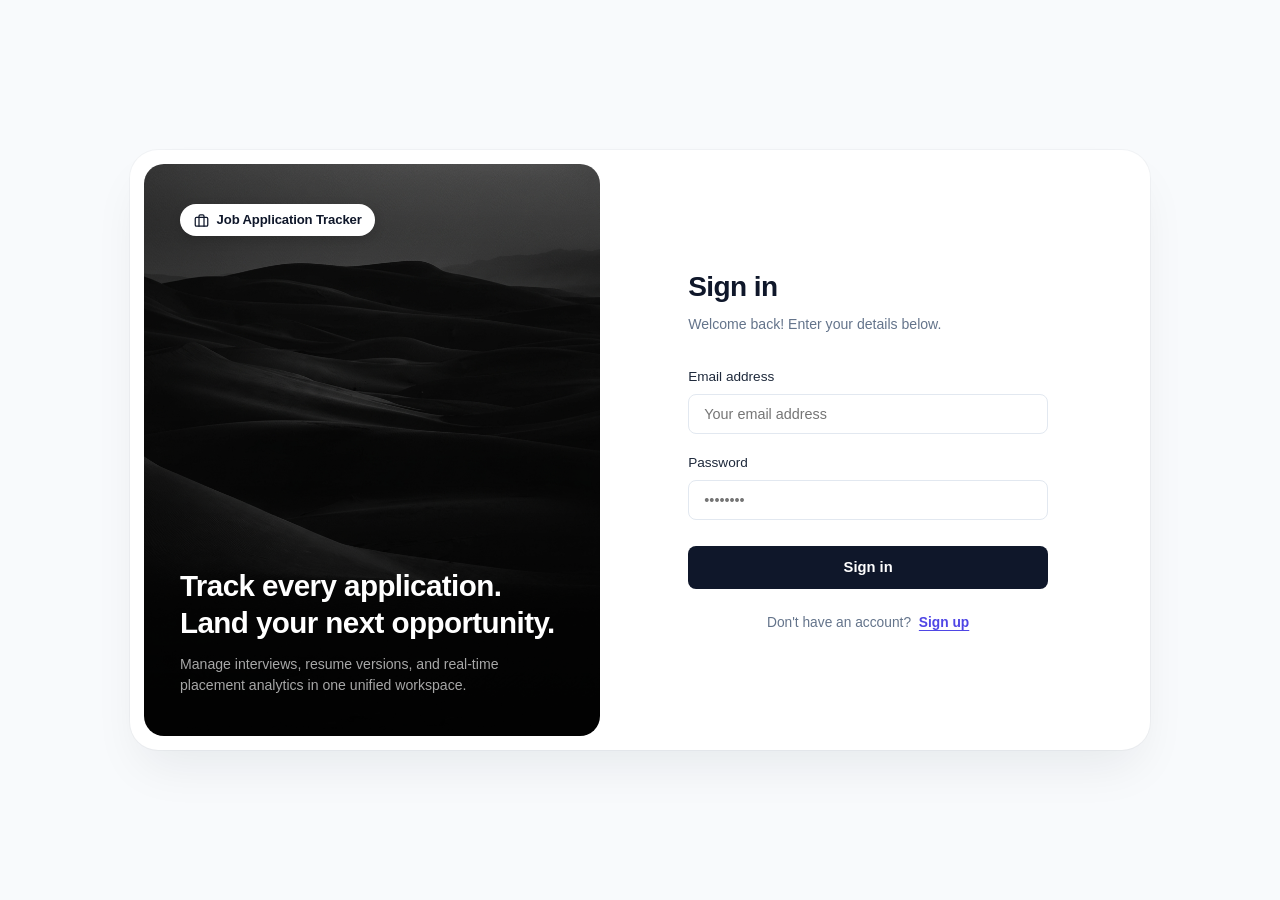
==== frontend/index.html @ b3f4cb4e "Add responsive frontend and full stack integration" ====
<!DOCTYPE html>
<html lang="en">
<head>
  <meta charset="UTF-8">
  <meta name="viewport" content="width=device-width, initial-scale=1.0">
  <meta name="description" content="Job Application Tracker - Track job applications, interview rounds, resumes and salary analytics in one place.">
  <title>Job Application Tracker</title>

  <!-- Modular Stylesheets -->
  <link rel="stylesheet" href="css/base.css">
  <link rel="stylesheet" href="css/layout.css">
  <link rel="stylesheet" href="css/components.css">
  <link rel="stylesheet" href="css/pages.css">
</head>
<body>

  <!-- ==================================================================== -->
  <!-- 1. NOTIFICATIONS / TOAST CONTAINER                                   -->
  <!-- ==================================================================== -->
  <div id="toast-container" aria-live="polite"></div>

  <!-- ==================================================================== -->
  <!-- 2. SHARED LAYOUT & NAVIGATION HEADER                                 -->
  <!-- ==================================================================== -->
  <header class="app-header" id="app-header" style="display: none;">
    <div class="header-container">
      <a href="#" class="brand">
        <svg viewBox="0 0 24 24" fill="none" stroke="currentColor" stroke-width="2" stroke-linecap="round" stroke-linejoin="round">
          <rect x="2" y="7" width="20" height="14" rx="2" ry="2"></rect>
          <path d="M16 21V5a2 2 0 0 0-2-2h-4a2 2 0 0 0-2 2v16"></path>
        </svg>
        <span>JobTracker</span>
      </a>

      <!-- Authenticated Navigation Tabs -->
      <nav class="nav-links" id="nav-links" style="display: none;">
        <button class="nav-btn active" data-view="dashboard">
          <svg width="18" height="18" viewBox="0 0 24 24" fill="none" stroke="currentColor" stroke-width="2">
            <path d="M3 9l9-7 9 7v11a2 2 0 0 1-2 2H5a2 2 0 0 1-2-2z"></path>
            <polyline points="9 22 9 12 15 12 15 22"></polyline>
          </svg>
          Dashboard
        </button>
        <button class="nav-btn" data-view="analytics">
          <svg width="18" height="18" viewBox="0 0 24 24" fill="none" stroke="currentColor" stroke-width="2">
            <line x1="18" y1="20" x2="18" y2="10"></line>
            <line x1="12" y1="20" x2="12" y2="4"></line>
            <line x1="6" y1="20" x2="6" y2="14"></line>
          </svg>
          Analytics
        </button>
        <button class="nav-btn" id="btn-open-resume">
          <svg width="18" height="18" viewBox="0 0 24 24" fill="none" stroke="currentColor" stroke-width="2">
            <path d="M14 2H6a2 2 0 0 0-2 2v16a2 2 0 0 0 2 2h12a2 2 0 0 0 2-2V8z"></path>
            <polyline points="14 2 14 8 20 8"></polyline>
            <line x1="16" y1="13" x2="8" y2="13"></line>
            <line x1="16" y1="17" x2="8" y2="17"></line>
            <polyline points="10 9 9 9 8 9"></polyline>
          </svg>
          Resume
        </button>
      </nav>

      <!-- Authenticated User Profile & Logout -->
      <div class="user-profile" id="user-profile" style="display: none;">
        <span class="user-badge" id="current-user-email"></span>
        <button class="btn btn-secondary btn-sm" id="btn-logout">Logout</button>
      </div>
    </div>
  </header>

  <!-- ==================================================================== -->
  <!-- MAIN APPLICATION VIEWS                                               -->
  <!-- ==================================================================== -->
  <main class="main-content">

    <!-- ================================================================== -->
    <!-- 3. AUTHENTICATION VIEW (SPLIT-SCREEN DESIGN MATCHING REFERENCE)   -->
    <!-- ================================================================== -->
    <section id="auth-section" class="view-section active">
      <div class="auth-split-container">

        <!-- Left Visual Panel (Dark, Rounded Inset, Brand Logo & Marketing Tagline) -->
        <div class="auth-left-panel">
          <div class="auth-panel-top">
            <div class="auth-brand-badge">
              <svg viewBox="0 0 24 24" fill="none" stroke="currentColor" stroke-width="2" stroke-linecap="round" stroke-linejoin="round">
                <rect x="2" y="7" width="20" height="14" rx="2" ry="2"></rect>
                <path d="M16 21V5a2 2 0 0 0-2-2h-4a2 2 0 0 0-2 2v16"></path>
              </svg>
              <span>Job Application Tracker</span>
            </div>
          </div>

          <div class="auth-panel-bottom">
            <h2 class="auth-tagline-heading">Track every application.<br>Land your next opportunity.</h2>
            <p class="auth-tagline-sub">Manage interviews, resume versions, and real-time placement analytics in one unified workspace.</p>
          </div>
        </div>

        <!-- Right Authentication Panel (White, Minimalist, Centered Form) -->
        <div class="auth-right-panel">
          <div class="auth-form-wrapper">

            <!-- 3.1 Sign In Form -->
            <form id="form-login">
              <div class="auth-form-header">
                <h1 class="auth-heading">Sign in</h1>
                <p class="auth-subheading">Welcome back! Enter your details below.</p>
              </div>

              <div class="form-group">
                <label class="form-label" for="login-email">Email address</label>
                <input type="email" id="login-email" class="form-input" placeholder="Your email address" required autocomplete="username">
              </div>

              <div class="form-group">
                <label class="form-label" for="login-password">Password</label>
                <input type="password" id="login-password" class="form-input" placeholder="••••••••" required autocomplete="current-password">
              </div>

              <button type="submit" class="btn btn-auth-submit btn-block">Sign in</button>

              <p class="auth-switch-text">
                Don't have an account?
                <button type="button" class="auth-link-btn" id="tab-register-btn">Sign up</button>
              </p>
            </form>

            <!-- 3.2 Registration Form -->
            <form id="form-register" style="display: none;">
              <div class="auth-form-header">
                <h1 class="auth-heading">Create account</h1>
                <p class="auth-subheading">Start organizing your applications today.</p>
              </div>

              <div class="form-group">
                <label class="form-label" for="reg-name">Full name</label>
                <input type="text" id="reg-name" class="form-input" placeholder="Your full name" required autocomplete="name">
              </div>

              <div class="form-group">
                <label class="form-label" for="reg-email">Email address</label>
                <input type="email" id="reg-email" class="form-input" placeholder="Your email address" required autocomplete="email">
              </div>

              <div class="form-group">
                <label class="form-label" for="reg-password">Password</label>
                <input type="password" id="reg-password" class="form-input" placeholder="At least 8 characters" minlength="8" required autocomplete="new-password">
                <p class="form-hint">Must be at least 8 characters long.</p>
              </div>

              <button type="submit" class="btn btn-auth-submit btn-block">Create Account</button>

              <p class="auth-switch-text">
                Already have an account?
                <button type="button" class="auth-link-btn" id="tab-login-btn">Sign in</button>
              </p>
            </form>

          </div>
        </div>

      </div>
    </section>

    <!-- ================================================================== -->
    <!-- 4. DASHBOARD & APPLICATIONS VIEW                                   -->
    <!-- ================================================================== -->
    <section id="dashboard-section" class="view-section">

      <!-- 4.1 Statistics Cards Grid -->
      <div class="stats-grid">
        <div class="stat-card total">
          <span class="stat-label">Total Applications</span>
          <span class="stat-value" id="stat-total">0</span>
        </div>
        <div class="stat-card applied">
          <span class="stat-label">Applied</span>
          <span class="stat-value" id="stat-applied">0</span>
        </div>
        <div class="stat-card interview">
          <span class="stat-label">Interviews</span>
          <span class="stat-value" id="stat-interview">0</span>
        </div>
        <div class="stat-card offer">
          <span class="stat-label">Offers</span>
          <span class="stat-value" id="stat-offer">0</span>
        </div>
        <div class="stat-card rejected">
          <span class="stat-label">Rejected</span>
          <span class="stat-value" id="stat-rejected">0</span>
        </div>
      </div>

      <!-- 4.2 Dashboard Header & New Action -->
      <div class="dashboard-header">
        <div class="dashboard-title">
          <h2>Applications</h2>
          <p>Manage, filter, and track status for all applied roles</p>
        </div>
        <button class="btn btn-primary" id="btn-new-application">
          <svg width="18" height="18" viewBox="0 0 24 24" fill="none" stroke="currentColor" stroke-width="2">
            <line x1="12" y1="5" x2="12" y2="19"></line>
            <line x1="5" y1="12" x2="19" y2="12"></line>
          </svg>
          Add Application
        </button>
      </div>

      <!-- 4.3 Search, Filtering & Sorting Toolbar -->
      <div class="toolbar">
        <div class="toolbar-filters">
          <div class="search-box">
            <input type="text" id="search-input" class="search-input" placeholder="Search by company...">
          </div>

          <select id="filter-status" class="filter-select">
            <option value="">All Statuses</option>
            <option value="Applied">Applied</option>
            <option value="Interview">Interview</option>
            <option value="Offer">Offer</option>
            <option value="Rejected">Rejected</option>
          </select>

          <select id="sort-by" class="filter-select">
            <option value="id">Sort by: ID</option>
            <option value="company">Sort by: Company</option>
            <option value="salary">Sort by: Salary</option>
            <option value="status">Sort by: Status</option>
          </select>

          <button id="btn-sort-order" class="btn btn-secondary btn-sm" title="Toggle Sort Order">ASC</button>
        </div>

        <div>
          <select id="page-limit-select" class="filter-select">
            <option value="5">5 per page</option>
            <option value="10" selected>10 per page</option>
            <option value="20">20 per page</option>
          </select>
        </div>
      </div>

      <!-- 4.4 Applications Table & Pagination -->
      <div class="table-card">
        <div class="table-responsive">
          <table class="data-table">
            <thead>
              <tr>
                <th style="width: 70px;">ID</th>
                <th>Company</th>
                <th>Role</th>
                <th>Salary</th>
                <th>Status</th>
                <th style="width: 220px; text-align: right;">Actions</th>
              </tr>
            </thead>
            <tbody id="applications-table-body">
              <!-- Dynamically populated via js/applications.js -->
            </tbody>
          </table>
        </div>

        <!-- Empty & Loading States -->
        <div id="table-loading" class="empty-state" style="display: none;">
          <p>Loading applications...</p>
        </div>

        <div id="table-empty" class="empty-state" style="display: none;">
          <svg viewBox="0 0 24 24" fill="none" stroke="currentColor" stroke-width="1.5">
            <rect x="2" y="7" width="20" height="14" rx="2" ry="2"></rect>
            <path d="M16 21V5a2 2 0 0 0-2-2h-4a2 2 0 0 0-2 2v16"></path>
          </svg>
          <p>No job applications found matching your criteria.</p>
        </div>

        <!-- Pagination Controls -->
        <div class="pagination-bar">
          <span id="pagination-info">Showing 0 of 0 applications</span>
          <div class="pagination-controls">
            <button id="btn-prev-page" class="page-btn" disabled>&larr; Previous</button>
            <button id="btn-next-page" class="page-btn" disabled>Next &rarr;</button>
          </div>
        </div>
      </div>
    </section>

    <!-- ================================================================== -->
    <!-- 5. ANALYTICS VIEW                                                  -->
    <!-- ================================================================== -->
    <section id="analytics-section" class="view-section">
      <div class="dashboard-header">
        <div class="dashboard-title">
          <h2>Application & Interview Analytics</h2>
          <p>Data-driven insights across your salary ranges and interview pipelines</p>
        </div>
        <button class="btn btn-secondary btn-sm" id="btn-refresh-analytics">Refresh Data</button>
      </div>

      <div id="analytics-loading" class="empty-state" style="display: none;">
        <p>Loading analytics metrics...</p>
      </div>

      <div id="analytics-content">
        <div class="analytics-grid">
          <!-- 5.1 Salary Stats -->
          <div class="analytics-card">
            <div class="analytics-card-title">Salary Overview</div>
            <div class="metric-row">
              <span class="metric-label">Average Salary</span>
              <span class="metric-value" id="analytics-avg-salary">$0</span>
            </div>
            <div class="metric-row">
              <span class="metric-label">Highest Offered/Expected</span>
              <span class="metric-value" id="analytics-highest-salary">$0</span>
            </div>
            <div class="metric-row">
              <span class="metric-label">Lowest Offered/Expected</span>
              <span class="metric-value" id="analytics-lowest-salary">$0</span>
            </div>
          </div>

          <!-- 5.2 Application Metrics & Success Rate -->
          <div class="analytics-card">
            <div class="analytics-card-title">
              <span>Success Rate</span>
              <span class="metric-value" id="analytics-success-rate">0%</span>
            </div>
            <div class="progress-bar-container">
              <div class="progress-bar-bg">
                <div class="progress-bar-fill" id="analytics-success-progress" style="width: 0%;"></div>
              </div>
            </div>
            <div style="margin-top: 1rem;">
              <div class="metric-row">
                <span class="metric-label">Total Applications</span>
                <span class="metric-value" id="analytics-total-apps">0</span>
              </div>
              <div class="metric-row">
                <span class="metric-label">Offers Received</span>
                <span class="metric-value" id="analytics-offer-apps">0</span>
              </div>
              <div class="metric-row">
                <span class="metric-label">In Interview Stage</span>
                <span class="metric-value" id="analytics-interview-apps">0</span>
              </div>
              <div class="metric-row">
                <span class="metric-label">Applied</span>
                <span class="metric-value" id="analytics-applied-apps">0</span>
              </div>
              <div class="metric-row">
                <span class="metric-label">Rejected</span>
                <span class="metric-value" id="analytics-rejected-apps">0</span>
              </div>
            </div>
          </div>

          <!-- 5.3 Interview Pipeline Funnel -->
          <div class="analytics-card">
            <div class="analytics-card-title">Interview Funnel</div>
            <div class="metric-row">
              <span class="metric-label">Total Rounds Tracked</span>
              <span class="metric-value" id="analytics-total-interviews">0</span>
            </div>
            <div class="metric-row">
              <span class="metric-label">Upcoming Interviews</span>
              <span class="metric-value" id="analytics-upcoming-interviews">0</span>
            </div>
            <div class="metric-row">
              <span class="metric-label">Scheduled Rounds</span>
              <span class="metric-value" id="analytics-scheduled-interviews">0</span>
            </div>
            <div class="metric-row">
              <span class="metric-label">Completed Rounds</span>
              <span class="metric-value" id="analytics-completed-interviews">0</span>
            </div>
          </div>
        </div>
      </div>
    </section>

  </main>

  <!-- ==================================================================== -->
  <!-- 6. MODALS & FORMS                                                    -->
  <!-- ==================================================================== -->

  <!-- 6.1 Application Create / Edit Modal -->
  <div class="modal-overlay" id="app-modal-overlay">
    <div class="modal">
      <div class="modal-header">
        <h3 class="modal-title" id="app-modal-title">New Job Application</h3>
        <button class="modal-close-btn" id="app-modal-close" aria-label="Close dialog">&times;</button>
      </div>
      <form id="form-application">
        <div class="modal-body">
          <div class="form-group">
            <label class="form-label" for="app-company">Company Name</label>
            <input type="text" id="app-company" class="form-input" placeholder="e.g. Google, Stripe" minlength="2" maxlength="100" required>
          </div>
          <div class="form-group">
            <label class="form-label" for="app-role">Role / Position</label>
            <input type="text" id="app-role" class="form-input" placeholder="e.g. Software Engineer" minlength="3" maxlength="100" required>
          </div>
          <div class="form-group">
            <label class="form-label" for="app-salary">Salary (USD / Annual)</label>
            <input type="number" id="app-salary" class="form-input" placeholder="e.g. 120000" min="10001" required>
            <p class="form-hint">Must be greater than 10,000.</p>
          </div>
          <div class="form-group">
            <label class="form-label" for="app-status">Application Status</label>
            <select id="app-status" class="form-select" required>
              <option value="Applied">Applied</option>
              <option value="Interview">Interview</option>
              <option value="Offer">Offer</option>
              <option value="Rejected">Rejected</option>
            </select>
          </div>
        </div>
        <div class="modal-footer">
          <button type="button" class="btn btn-secondary" id="app-modal-cancel">Cancel</button>
          <button type="submit" class="btn btn-primary" id="app-modal-submit">Save Application</button>
        </div>
      </form>
    </div>
  </div>

  <!-- 6.2 Interview Rounds Management Modal -->
  <div class="modal-overlay" id="interview-modal-overlay">
    <div class="modal modal-lg">
      <div class="modal-header">
        <h3 class="modal-title" id="interview-modal-title">Interviews</h3>
        <button class="modal-close-btn" id="interview-modal-close" aria-label="Close dialog">&times;</button>
      </div>
      <div class="modal-body">
        <!-- Scheduled Rounds History -->
        <h4 style="font-size: 0.95rem; font-weight: 700; margin-bottom: 0.5rem;">Scheduled Rounds</h4>
        <div id="interview-list-container" class="interview-list">
          <!-- Populated dynamically via js/interviews.js -->
        </div>

        <hr style="margin: 1.5rem 0; border: none; border-top: 1px solid var(--border);">

        <!-- Schedule / Edit Round Form -->
        <h4 id="interview-form-title" style="font-size: 0.95rem; font-weight: 700; margin-bottom: 0.75rem;">Schedule Interview Round</h4>
        <form id="form-interview">
          <div style="display: grid; grid-template-columns: 1fr 1fr; gap: 1rem;">
            <div class="form-group">
              <label class="form-label" for="int-round">Round Name</label>
              <input type="text" id="int-round" class="form-input" placeholder="e.g. Technical Round 1" minlength="2" required>
            </div>
            <div class="form-group">
              <label class="form-label" for="int-interviewer">Interviewer Name / Role</label>
              <input type="text" id="int-interviewer" class="form-input" placeholder="e.g. Jane Doe (Tech Lead)" required>
            </div>
          </div>

          <div style="display: grid; grid-template-columns: 1fr 1fr 1fr; gap: 1rem;">
            <div class="form-group">
              <label class="form-label" for="int-date">Date</label>
              <input type="date" id="int-date" class="form-input" required>
            </div>
            <div class="form-group">
              <label class="form-label" for="int-time">Time</label>
              <input type="time" id="int-time" class="form-input" step="1" required>
            </div>
            <div class="form-group">
              <label class="form-label" for="int-result">Status / Result</label>
              <select id="int-result" class="form-select" required>
                <option value="Scheduled">Scheduled</option>
                <option value="Completed">Completed</option>
                <option value="Cancelled">Cancelled</option>
              </select>
            </div>
          </div>

          <div class="form-group">
            <label class="form-label" for="int-notes">Notes / Feedback / Topics</label>
            <textarea id="int-notes" class="form-textarea" placeholder="DSA, System Design, Preparation notes..." required></textarea>
          </div>

          <div style="display: flex; gap: 0.5rem; justify-content: flex-end;">
            <button type="button" class="btn btn-secondary btn-sm" id="btn-interview-cancel-edit" style="display: none;">Cancel Edit</button>
            <button type="submit" class="btn btn-primary btn-sm" id="btn-interview-submit">Schedule Round</button>
          </div>
        </form>
      </div>
    </div>
  </div>

  <!-- 6.3 Resume Management Modal -->
  <div class="modal-overlay" id="resume-modal-overlay">
    <div class="modal">
      <div class="modal-header">
        <h3 class="modal-title">Resume Management</h3>
        <button class="modal-close-btn" id="resume-modal-close" aria-label="Close dialog">&times;</button>
      </div>
      <div class="modal-body">
        <p style="font-size: 0.88rem; color: var(--text-muted); margin-bottom: 1.25rem;">
          Upload your latest resume (PDF format, max 5 MB). You can download or replace it at any time.
        </p>

        <!-- Current Resume Metadata -->
        <div id="resume-current-info" style="display: none;">
          <div class="resume-status">
            <div>
              <div style="font-size: 0.85rem; font-weight: 600; color: var(--text-main);">Current Uploaded Resume:</div>
              <div id="resume-current-filename" style="font-size: 0.82rem; color: var(--text-muted); word-break: break-all;"></div>
            </div>
            <div style="display: flex; gap: 0.5rem;">
              <button type="button" class="btn btn-secondary btn-sm" id="btn-resume-download">Download</button>
              <button type="button" class="btn btn-danger btn-sm" id="btn-resume-delete">Delete</button>
            </div>
          </div>
        </div>

        <div id="resume-none-msg" style="display: none; margin-bottom: 1rem;">
          <p style="font-size: 0.88rem; color: var(--text-muted); font-style: italic;">No resume has been uploaded yet.</p>
        </div>

        <!-- Upload Form -->
        <form id="form-resume-upload">
          <div class="form-group">
            <label class="form-label" for="resume-file-input">Select PDF File</label>
            <input type="file" id="resume-file-input" class="form-input" accept="application/pdf" required>
            <p class="form-hint">Accepted file type: PDF only. Maximum size: 5 MB.</p>
          </div>
          <button type="submit" class="btn btn-primary btn-block">Upload PDF</button>
        </form>
      </div>
    </div>
  </div>

  <!-- Main Application Script (ES Module Entrypoint) -->
  <script type="module" src="js/app.js"></script>
</body>
</html>
---- frontend/css/base.css ----
/* ==========================================================================
   Base Stylesheet: Design Tokens, CSS Reset & Typography
   ========================================================================== */

:root {
  /* Primary Color Palette */
  --primary: #4f46e5;
  --primary-hover: #4338ca;
  --primary-light: #eef2ff;
  --primary-text: #3730a3;

  /* Surfaces & Backgrounds */
  --bg-main: #f8fafc;
  --bg-card: #ffffff;
  --bg-surface: #f1f5f9;

  /* Typography Colors */
  --text-main: #0f172a;
  --text-muted: #64748b;
  --text-light: #94a3b8;

  /* Borders & Focus Rings */
  --border: #e2e8f0;
  --border-focus: #818cf8;

  /* Semantic Feedback Colors */
  --success: #10b981;
  --success-bg: #ecfdf5;
  --success-text: #065f46;

  --warning: #f59e0b;
  --warning-bg: #fffbeb;
  --warning-text: #92400e;

  --info: #0284c7;
  --info-bg: #f0f9ff;
  --info-text: #075985;

  --danger: #ef4444;
  --danger-bg: #fef2f2;
  --danger-text: #991b1b;

  /* Border Radii */
  --radius-sm: 6px;
  --radius-md: 10px;
  --radius-lg: 16px;
  --radius-full: 9999px;

  /* Box Shadows */
  --shadow-sm: 0 1px 2px 0 rgb(0 0 0 / 0.05);
  --shadow-md: 0 4px 6px -1px rgb(0 0 0 / 0.1), 0 2px 4px -2px rgb(0 0 0 / 0.1);
  --shadow-lg: 0 10px 15px -3px rgb(0 0 0 / 0.1), 0 4px 6px -4px rgb(0 0 0 / 0.1);
  --shadow-xl: 0 20px 25px -5px rgb(0 0 0 / 0.1), 0 8px 10px -6px rgb(0 0 0 / 0.1);

  /* Fonts & Transitions */
  --font-family: -apple-system, BlinkMacSystemFont, "Segoe UI", Roboto, "Helvetica Neue", Arial, sans-serif;
  --transition: all 0.2s cubic-bezier(0.4, 0, 0.2, 1);
}

/* Universal Box Sizing & Margin Reset */
*, *::before, *::after {
  box-sizing: border-box;
  margin: 0;
  padding: 0;
}

body {
  font-family: var(--font-family);
  background-color: var(--bg-main);
  color: var(--text-main);
  line-height: 1.5;
  -webkit-font-smoothing: antialiased;
  min-height: 100vh;
  display: flex;
  flex-direction: column;
}
---- frontend/css/layout.css ----
/* ==========================================================================
   Layout Stylesheet: Header, Navigation, Main Containers & View Routing
   ========================================================================== */

/* Sticky Top Application Header */
header.app-header {
  background: var(--bg-card);
  border-bottom: 1px solid var(--border);
  position: sticky;
  top: 0;
  z-index: 40;
}

.header-container {
  max-width: 1200px;
  margin: 0 auto;
  padding: 0.85rem 1.5rem;
  display: flex;
  align-items: center;
  justify-content: space-between;
}

/* Brand Identity */
.brand {
  display: flex;
  align-items: center;
  gap: 0.6rem;
  font-weight: 700;
  font-size: 1.15rem;
  color: var(--primary);
  text-decoration: none;
}

.brand svg {
  width: 24px;
  height: 24px;
}

/* Navigation Links */
nav.nav-links {
  display: flex;
  align-items: center;
  gap: 0.5rem;
}

.nav-btn {
  background: transparent;
  border: none;
  padding: 0.5rem 0.85rem;
  font-size: 0.9rem;
  font-weight: 500;
  color: var(--text-muted);
  border-radius: var(--radius-sm);
  cursor: pointer;
  transition: var(--transition);
  display: inline-flex;
  align-items: center;
  gap: 0.4rem;
}

.nav-btn:hover {
  color: var(--text-main);
  background-color: var(--bg-surface);
}

.nav-btn.active {
  color: var(--primary);
  background-color: var(--primary-light);
  font-weight: 600;
}

/* Authenticated User Status */
.user-profile {
  display: flex;
  align-items: center;
  gap: 0.75rem;
  margin-left: 1rem;
  padding-left: 1rem;
  border-left: 1px solid var(--border);
}

.user-badge {
  font-size: 0.85rem;
  font-weight: 500;
  color: var(--text-muted);
}

/* Main Content Area */
main.main-content {
  flex: 1;
  max-width: 1200px;
  width: 100%;
  margin: 0 auto;
  padding: 1.75rem 1.5rem;
}

/* Single Page Application Section Visibility */
.view-section {
  display: none;
}

.view-section.active {
  display: block;
}

/* Responsive Layout Adjustments */
@media (max-width: 768px) {
  .header-container {
    flex-direction: column;
    gap: 0.75rem;
    align-items: stretch;
  }

  nav.nav-links {
    justify-content: space-between;
  }

  .user-profile {
    margin-left: 0;
    padding-left: 0;
    border-left: none;
    justify-content: space-between;
  }
}
---- frontend/css/components.css ----
/* ==========================================================================
   Components Stylesheet: Reusable UI Elements, Forms, Tables, Modals & Toasts
   ========================================================================== */

/* --- Toast Notifications --- */
#toast-container {
  position: fixed;
  top: 1.25rem;
  right: 1.25rem;
  z-index: 100;
  display: flex;
  flex-direction: column;
  gap: 0.5rem;
  max-width: 380px;
  width: calc(100% - 2.5rem);
  pointer-events: none;
}

.toast {
  pointer-events: auto;
  padding: 0.85rem 1rem;
  border-radius: var(--radius-md);
  background: #ffffff;
  color: var(--text-main);
  box-shadow: var(--shadow-lg);
  font-size: 0.88rem;
  display: flex;
  align-items: flex-start;
  gap: 0.6rem;
  border-left: 4px solid var(--primary);
  animation: slideIn 0.3s ease-out;
}

.toast.toast-success { border-left-color: var(--success); }
.toast.toast-error   { border-left-color: var(--danger); }
.toast.toast-warning { border-left-color: var(--warning); }

.toast-message {
  flex: 1;
}

.toast-close {
  background: none;
  border: none;
  cursor: pointer;
  color: var(--text-light);
  padding: 0;
  line-height: 1;
  font-size: 1.1rem;
}

.toast-close:hover {
  color: var(--text-main);
}

@keyframes slideIn {
  from {
    opacity: 0;
    transform: translateX(100%);
  }
  to {
    opacity: 1;
    transform: translateX(0);
  }
}

/* --- Form Controls --- */
.form-group {
  margin-bottom: 1.15rem;
}

label.form-label {
  display: block;
  font-size: 0.85rem;
  font-weight: 600;
  color: var(--text-main);
  margin-bottom: 0.4rem;
}

.form-input, .form-select, .form-textarea {
  width: 100%;
  padding: 0.6rem 0.85rem;
  font-size: 0.9rem;
  font-family: inherit;
  color: var(--text-main);
  background: #ffffff;
  border: 1px solid var(--border);
  border-radius: var(--radius-sm);
  transition: var(--transition);
  outline: none;
}

.form-textarea {
  min-height: 80px;
  resize: vertical;
}

.form-input:focus, .form-select:focus, .form-textarea:focus {
  border-color: var(--border-focus);
  box-shadow: 0 0 0 3px rgba(79, 70, 229, 0.15);
}

.form-hint {
  font-size: 0.78rem;
  color: var(--text-light);
  margin-top: 0.25rem;
}

/* --- Buttons --- */
.btn {
  display: inline-flex;
  align-items: center;
  justify-content: center;
  gap: 0.4rem;
  padding: 0.6rem 1rem;
  font-size: 0.88rem;
  font-weight: 600;
  border-radius: var(--radius-sm);
  cursor: pointer;
  transition: var(--transition);
  border: 1px solid transparent;
  text-decoration: none;
  line-height: 1.3;
}

.btn-primary {
  background: var(--primary);
  color: #ffffff;
}

.btn-primary:hover {
  background: var(--primary-hover);
}

.btn-secondary {
  background: var(--bg-surface);
  color: var(--text-main);
  border-color: var(--border);
}

.btn-secondary:hover {
  background: #e2e8f0;
}

.btn-danger {
  background: var(--danger-bg);
  color: var(--danger-text);
  border-color: #fecaca;
}

.btn-danger:hover {
  background: var(--danger);
  color: #ffffff;
}

.btn-sm {
  padding: 0.35rem 0.65rem;
  font-size: 0.8rem;
}

.btn-block {
  width: 100%;
}

.btn:disabled {
  opacity: 0.6;
  cursor: not-allowed;
}

/* --- Tables --- */
.table-card {
  background: var(--bg-card);
  border-radius: var(--radius-md);
  border: 1px solid var(--border);
  box-shadow: var(--shadow-sm);
  overflow: hidden;
}

.table-responsive {
  width: 100%;
  overflow-x: auto;
}

table.data-table {
  width: 100%;
  border-collapse: collapse;
  text-align: left;
  font-size: 0.9rem;
}

table.data-table th {
  background: var(--bg-surface);
  color: var(--text-muted);
  font-weight: 600;
  font-size: 0.82rem;
  text-transform: uppercase;
  letter-spacing: 0.03em;
  padding: 0.85rem 1rem;
  border-bottom: 1px solid var(--border);
  white-space: nowrap;
}

table.data-table th.sortable {
  cursor: pointer;
  user-select: none;
}

table.data-table th.sortable:hover {
  color: var(--text-main);
}

table.data-table td {
  padding: 0.95rem 1rem;
  border-bottom: 1px solid var(--border);
  vertical-align: middle;
}

table.data-table tbody tr:last-child td {
  border-bottom: none;
}

table.data-table tbody tr:hover {
  background-color: #fafbfc;
}

.actions-cell {
  display: flex;
  align-items: center;
  gap: 0.4rem;
  white-space: nowrap;
}

/* --- Status Badges --- */
.badge {
  display: inline-flex;
  align-items: center;
  padding: 0.25rem 0.65rem;
  border-radius: var(--radius-full);
  font-size: 0.78rem;
  font-weight: 600;
  text-transform: capitalize;
  white-space: nowrap;
}

.badge-applied {
  background: var(--info-bg);
  color: var(--info-text);
  border: 1px solid #bae6fd;
}

.badge-interview {
  background: var(--warning-bg);
  color: var(--warning-text);
  border: 1px solid #fde68a;
}

.badge-offer {
  background: var(--success-bg);
  color: var(--success-text);
  border: 1px solid #a7f3d0;
}

.badge-rejected {
  background: var(--danger-bg);
  color: var(--danger-text);
  border: 1px solid #fecaca;
}

.badge-scheduled {
  background: #f3e8ff;
  color: #6b21a8;
  border: 1px solid #e9d5ff;
}

.badge-completed {
  background: var(--success-bg);
  color: var(--success-text);
  border: 1px solid #a7f3d0;
}

.badge-cancelled {
  background: var(--bg-surface);
  color: var(--text-muted);
  border: 1px solid var(--border);
}

/* --- Empty States --- */
.empty-state {
  text-align: center;
  padding: 3rem 1.5rem;
  color: var(--text-muted);
}

.empty-state svg {
  width: 48px;
  height: 48px;
  color: var(--text-light);
  margin-bottom: 0.75rem;
}

.empty-state p {
  font-size: 0.95rem;
  margin-bottom: 1rem;
}

/* --- Pagination --- */
.pagination-bar {
  display: flex;
  align-items: center;
  justify-content: space-between;
  flex-wrap: wrap;
  gap: 1rem;
  padding: 0.85rem 1.25rem;
  background: var(--bg-card);
  border-top: 1px solid var(--border);
  font-size: 0.85rem;
  color: var(--text-muted);
}

.pagination-controls {
  display: flex;
  align-items: center;
  gap: 0.4rem;
}

.page-btn {
  background: #ffffff;
  border: 1px solid var(--border);
  color: var(--text-main);
  padding: 0.35rem 0.65rem;
  border-radius: var(--radius-sm);
  font-size: 0.85rem;
  cursor: pointer;
  transition: var(--transition);
}

.page-btn:hover:not(:disabled) {
  background: var(--bg-surface);
  border-color: #cbd5e1;
}

.page-btn:disabled {
  opacity: 0.5;
  cursor: not-allowed;
}

/* --- Modals & Overlays --- */
.modal-overlay {
  display: none;
  position: fixed;
  top: 0;
  left: 0;
  right: 0;
  bottom: 0;
  background: rgba(15, 23, 42, 0.45);
  backdrop-filter: blur(2px);
  z-index: 50;
  align-items: center;
  justify-content: center;
  padding: 1.5rem;
  overflow-y: auto;
}

.modal-overlay.active {
  display: flex;
}

.modal {
  background: var(--bg-card);
  border-radius: var(--radius-lg);
  max-width: 540px;
  width: 100%;
  box-shadow: var(--shadow-xl);
  border: 1px solid var(--border);
  animation: modalEnter 0.2s ease-out;
  max-height: 90vh;
  display: flex;
  flex-direction: column;
}

.modal.modal-lg {
  max-width: 760px;
}

@keyframes modalEnter {
  from {
    opacity: 0;
    transform: scale(0.96);
  }
  to {
    opacity: 1;
    transform: scale(1);
  }
}

.modal-header {
  padding: 1.25rem 1.5rem;
  border-bottom: 1px solid var(--border);
  display: flex;
  align-items: center;
  justify-content: space-between;
}

.modal-title {
  font-size: 1.15rem;
  font-weight: 700;
  color: var(--text-main);
}

.modal-close-btn {
  background: none;
  border: none;
  font-size: 1.4rem;
  color: var(--text-light);
  cursor: pointer;
  line-height: 1;
  padding: 0.2rem;
}

.modal-close-btn:hover {
  color: var(--text-main);
}

.modal-body {
  padding: 1.5rem;
  overflow-y: auto;
}

.modal-footer {
  padding: 1rem 1.5rem;
  border-top: 1px solid var(--border);
  display: flex;
  align-items: center;
  justify-content: flex-end;
  gap: 0.6rem;
  background: var(--bg-surface);
  border-bottom-left-radius: var(--radius-lg);
  border-bottom-right-radius: var(--radius-lg);
}

@media (max-width: 768px) {
  .modal {
    max-height: 95vh;
  }
}
---- frontend/css/pages.css ----
/* ==========================================================================
   Pages Stylesheet: View-Specific Styles (Auth, Dashboard, Analytics, Modals)
   ========================================================================== */

/* --- 1. Authentication View (Split-Screen Reference Layout) --- */
#auth-section {
  display: none;
  align-items: center;
  justify-content: center;
  min-height: calc(100vh - 3.5rem);
  padding: 1rem 0;
}

#auth-section.active {
  display: flex;
}

.auth-split-container {
  width: 100%;
  max-width: 1020px;
  min-height: 600px;
  background: #ffffff;
  border-radius: 28px;
  box-shadow: 0 25px 50px -12px rgba(15, 23, 42, 0.08), 0 0 0 1px rgba(15, 23, 42, 0.03);
  display: grid;
  grid-template-columns: 46% 54%;
  padding: 14px;
  box-sizing: border-box;
}

/* Left Visual Panel */
.auth-left-panel {
  background:
    linear-gradient(180deg, rgba(0, 0, 0, 0.15) 0%, rgba(0, 0, 0, 0.4) 50%, rgba(0, 0, 0, 0.85) 100%),
    url('../img/auth_bg.jpg') center/cover no-repeat;
  border-radius: 20px;
  padding: 2.5rem 2.25rem;
  display: flex;
  flex-direction: column;
  justify-content: space-between;
  position: relative;
  overflow: hidden;
  color: #ffffff;
}

.auth-panel-top {
  position: relative;
  z-index: 2;
}

.auth-brand-badge {
  display: inline-flex;
  align-items: center;
  gap: 0.5rem;
  font-size: 0.82rem;
  font-weight: 600;
  color: #0f172a;
  background: #ffffff;
  padding: 0.4rem 0.85rem;
  border-radius: 9999px;
  box-shadow: 0 4px 12px rgba(0, 0, 0, 0.15);
  letter-spacing: -0.01em;
}

.auth-brand-badge svg {
  width: 15px;
  height: 15px;
  stroke: #0f172a;
}

.auth-panel-bottom {
  position: relative;
  z-index: 2;
}

.auth-tagline-heading {
  font-size: 1.85rem;
  font-weight: 700;
  line-height: 1.25;
  color: #ffffff;
  letter-spacing: -0.02em;
  margin-bottom: 0.75rem;
}

.auth-tagline-sub {
  font-size: 0.88rem;
  line-height: 1.5;
  color: rgba(255, 255, 255, 0.65);
  max-width: 330px;
}

/* Right Authentication Panel */
.auth-right-panel {
  display: flex;
  align-items: center;
  justify-content: center;
  padding: 3rem 2.5rem;
}

.auth-form-wrapper {
  width: 100%;
  max-width: 360px;
}

.auth-form-header {
  margin-bottom: 2rem;
}

.auth-heading {
  font-size: 1.75rem;
  font-weight: 700;
  color: #0f172a;
  letter-spacing: -0.02em;
  margin-bottom: 0.35rem;
}

.auth-subheading {
  font-size: 0.88rem;
  color: #64748b;
}

.auth-form-wrapper .form-group {
  margin-bottom: 1.2rem;
}

.auth-form-wrapper label.form-label {
  font-size: 0.85rem;
  font-weight: 500;
  color: #1e293b;
  margin-bottom: 0.4rem;
}

.auth-form-wrapper .form-input {
  padding: 0.7rem 0.95rem;
  border-radius: 8px;
  border: 1px solid #e2e8f0;
  font-size: 0.9rem;
  transition: var(--transition);
}

.auth-form-wrapper .form-input:focus {
  border-color: #0f172a;
  box-shadow: 0 0 0 3px rgba(15, 23, 42, 0.08);
}

.btn-auth-submit {
  background: #0f172a;
  color: #ffffff;
  border-radius: 8px;
  padding: 0.75rem 1rem;
  font-size: 0.92rem;
  font-weight: 600;
  margin-top: 0.4rem;
  border: none;
  cursor: pointer;
  transition: var(--transition);
}

.btn-auth-submit:hover {
  background: #1e293b;
}

.btn-auth-submit:active {
  transform: scale(0.99);
}

.auth-switch-text {
  text-align: center;
  margin-top: 1.5rem;
  font-size: 0.86rem;
  color: #64748b;
}

.auth-link-btn {
  background: none;
  border: none;
  color: var(--primary);
  font-weight: 600;
  font-size: inherit;
  cursor: pointer;
  padding: 0;
  margin-left: 0.25rem;
  text-decoration: underline;
  text-underline-offset: 3px;
  transition: var(--transition);
}

.auth-link-btn:hover {
  color: var(--primary-hover);
}

/* Mobile Responsive Auth */
@media (max-width: 860px) {
  #auth-section {
    min-height: auto;
    padding: 0;
  }

  .auth-split-container {
    grid-template-columns: 1fr;
    margin: 1rem auto;
    min-height: auto;
    border-radius: 20px;
    padding: 8px;
  }

  .auth-left-panel {
    padding: 1.75rem 1.5rem;
    border-radius: 14px;
    min-height: 180px;
    gap: 1.5rem;
  }

  .auth-tagline-heading {
    font-size: 1.35rem;
    line-height: 1.25;
  }

  .auth-tagline-sub {
    display: none;
  }

  .auth-right-panel {
    padding: 2.25rem 1.25rem;
  }
}

/* --- 2. Dashboard Statistics & Toolbar --- */
.stats-grid {
  display: grid;
  grid-template-columns: repeat(auto-fit, minmax(200px, 1fr));
  gap: 1rem;
  margin-bottom: 1.75rem;
}

.stat-card {
  background: var(--bg-card);
  padding: 1.25rem;
  border-radius: var(--radius-md);
  border: 1px solid var(--border);
  box-shadow: var(--shadow-sm);
  display: flex;
  flex-direction: column;
  position: relative;
  overflow: hidden;
}

.stat-card::before {
  content: "";
  position: absolute;
  top: 0;
  left: 0;
  right: 0;
  height: 4px;
  background: var(--border);
}

.stat-card.total::before     { background: var(--primary); }
.stat-card.applied::before   { background: var(--info); }
.stat-card.interview::before { background: var(--warning); }
.stat-card.offer::before     { background: var(--success); }
.stat-card.rejected::before  { background: var(--danger); }

.stat-label {
  font-size: 0.82rem;
  font-weight: 600;
  text-transform: uppercase;
  letter-spacing: 0.04em;
  color: var(--text-muted);
  margin-bottom: 0.4rem;
}

.stat-value {
  font-size: 1.85rem;
  font-weight: 700;
  color: var(--text-main);
}

.dashboard-header {
  display: flex;
  align-items: center;
  justify-content: space-between;
  flex-wrap: wrap;
  gap: 1rem;
  margin-bottom: 1.25rem;
}

.dashboard-title h2 {
  font-size: 1.4rem;
  font-weight: 700;
  color: var(--text-main);
}

.dashboard-title p {
  font-size: 0.85rem;
  color: var(--text-muted);
}

.toolbar {
  background: var(--bg-card);
  padding: 1rem;
  border-radius: var(--radius-md);
  border: 1px solid var(--border);
  box-shadow: var(--shadow-sm);
  display: flex;
  flex-wrap: wrap;
  gap: 0.85rem;
  align-items: center;
  justify-content: space-between;
  margin-bottom: 1.25rem;
}

.toolbar-filters {
  display: flex;
  flex-wrap: wrap;
  gap: 0.75rem;
  align-items: center;
  flex: 1;
}

.search-box {
  position: relative;
  min-width: 240px;
  flex: 1;
}

.search-input {
  width: 100%;
  padding: 0.55rem 0.85rem;
  border-radius: var(--radius-sm);
  border: 1px solid var(--border);
  font-size: 0.88rem;
  outline: none;
}

.search-input:focus {
  border-color: var(--border-focus);
}

.filter-select {
  padding: 0.55rem 0.85rem;
  border-radius: var(--radius-sm);
  border: 1px solid var(--border);
  font-size: 0.88rem;
  background: #ffffff;
  outline: none;
  cursor: pointer;
}

/* --- 3. Interview Items Inside Modal --- */
.interview-list {
  display: flex;
  flex-direction: column;
  gap: 0.85rem;
  margin-top: 1rem;
}

.interview-card {
  border: 1px solid var(--border);
  border-radius: var(--radius-md);
  padding: 1rem;
  background: #ffffff;
  transition: var(--transition);
}

.interview-card:hover {
  box-shadow: var(--shadow-sm);
}

.interview-card-header {
  display: flex;
  align-items: center;
  justify-content: space-between;
  margin-bottom: 0.5rem;
}

.interview-round {
  font-weight: 600;
  font-size: 0.95rem;
  color: var(--text-main);
}

.interview-meta {
  font-size: 0.82rem;
  color: var(--text-muted);
  display: flex;
  flex-wrap: wrap;
  gap: 1rem;
  margin-bottom: 0.5rem;
}

.interview-notes {
  font-size: 0.85rem;
  color: var(--text-main);
  background: var(--bg-surface);
  padding: 0.5rem 0.75rem;
  border-radius: var(--radius-sm);
  margin-bottom: 0.6rem;
}

.interview-actions {
  display: flex;
  justify-content: flex-end;
  gap: 0.4rem;
}

/* --- 4. Analytics View --- */
.analytics-grid {
  display: grid;
  grid-template-columns: repeat(auto-fit, minmax(280px, 1fr));
  gap: 1.25rem;
  margin-bottom: 1.5rem;
}

.analytics-card {
  background: var(--bg-card);
  padding: 1.5rem;
  border-radius: var(--radius-md);
  border: 1px solid var(--border);
  box-shadow: var(--shadow-sm);
}

.analytics-card-title {
  font-size: 1rem;
  font-weight: 700;
  color: var(--text-main);
  margin-bottom: 1rem;
  display: flex;
  align-items: center;
  justify-content: space-between;
}

.metric-row {
  display: flex;
  align-items: center;
  justify-content: space-between;
  padding: 0.6rem 0;
  border-bottom: 1px solid var(--border);
  font-size: 0.9rem;
}

.metric-row:last-child {
  border-bottom: none;
}

.metric-label {
  color: var(--text-muted);
}

.metric-value {
  font-weight: 600;
  color: var(--text-main);
}

.progress-bar-container {
  margin-top: 0.5rem;
}

.progress-bar-bg {
  width: 100%;
  height: 8px;
  background: var(--bg-surface);
  border-radius: var(--radius-full);
  overflow: hidden;
}

.progress-bar-fill {
  height: 100%;
  background: var(--primary);
  border-radius: var(--radius-full);
  transition: width 0.4s ease;
}

/* --- 5. Resume Management --- */
.resume-card {
  background: var(--bg-card);
  border: 1px solid var(--border);
  border-radius: var(--radius-md);
  padding: 1.5rem;
  box-shadow: var(--shadow-sm);
  max-width: 600px;
  margin-top: 1rem;
}

.resume-status {
  display: flex;
  align-items: center;
  justify-content: space-between;
  background: var(--bg-surface);
  padding: 0.85rem 1rem;
  border-radius: var(--radius-sm);
  margin-bottom: 1.25rem;
}

/* Responsive adjustments for toolbar */
@media (max-width: 768px) {
  .toolbar {
    flex-direction: column;
    align-items: stretch;
  }

  .toolbar-filters {
    flex-direction: column;
    align-items: stretch;
  }
}
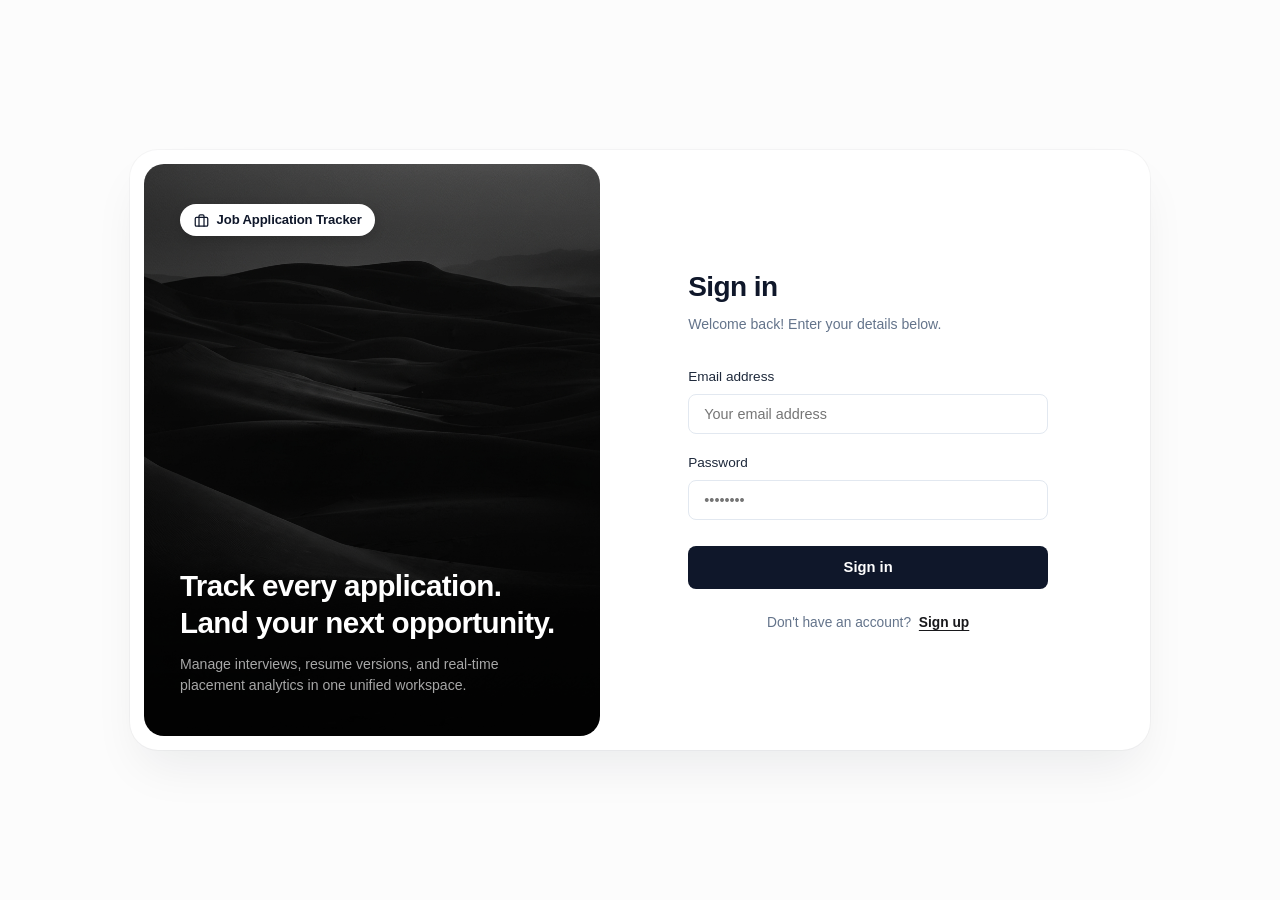
==== commit cc824c20: "feat: orgainize frontend code and reduced redundant code" ====
--- a/frontend/index.html
+++ b/frontend/index.html
@@ -6,533 +6,36 @@
   <meta name="description" content="Job Application Tracker - Track job applications, interview rounds, resumes and salary analytics in one place.">
   <title>Job Application Tracker</title>
 
-  <!-- Modular Stylesheets -->
-  <link rel="stylesheet" href="css/base.css">
-  <link rel="stylesheet" href="css/layout.css">
-  <link rel="stylesheet" href="css/components.css">
-  <link rel="stylesheet" href="css/pages.css">
+  <!-- Modular Stylesheets (Cache-busted) -->
+  <link rel="stylesheet" href="css/base.css?v=mono2">
+  <link rel="stylesheet" href="css/layout.css?v=mono2">
+  <link rel="stylesheet" href="css/components.css?v=mono2">
+  <link rel="stylesheet" href="css/pages.css?v=mono2">
 </head>
 <body>
 
-  <!-- ==================================================================== -->
-  <!-- 1. NOTIFICATIONS / TOAST CONTAINER                                   -->
-  <!-- ==================================================================== -->
+  <!-- 1. Notification / Toast Container -->
   <div id="toast-container" aria-live="polite"></div>
 
-  <!-- ==================================================================== -->
-  <!-- 2. SHARED LAYOUT & NAVIGATION HEADER                                 -->
-  <!-- ==================================================================== -->
-  <header class="app-header" id="app-header" style="display: none;">
-    <div class="header-container">
-      <a href="#" class="brand">
-        <svg viewBox="0 0 24 24" fill="none" stroke="currentColor" stroke-width="2" stroke-linecap="round" stroke-linejoin="round">
-          <rect x="2" y="7" width="20" height="14" rx="2" ry="2"></rect>
-          <path d="M16 21V5a2 2 0 0 0-2-2h-4a2 2 0 0 0-2 2v16"></path>
-        </svg>
-        <span>JobTracker</span>
-      </a>
+  <!-- 2. Shared Header & Navigation Slot -->
+  <div id="header-container-slot"></div>
 
-      <!-- Authenticated Navigation Tabs -->
-      <nav class="nav-links" id="nav-links" style="display: none;">
-        <button class="nav-btn active" data-view="dashboard">
-          <svg width="18" height="18" viewBox="0 0 24 24" fill="none" stroke="currentColor" stroke-width="2">
-            <path d="M3 9l9-7 9 7v11a2 2 0 0 1-2 2H5a2 2 0 0 1-2-2z"></path>
-            <polyline points="9 22 9 12 15 12 15 22"></polyline>
-          </svg>
-          Dashboard
-        </button>
-        <button class="nav-btn" data-view="analytics">
-          <svg width="18" height="18" viewBox="0 0 24 24" fill="none" stroke="currentColor" stroke-width="2">
-            <line x1="18" y1="20" x2="18" y2="10"></line>
-            <line x1="12" y1="20" x2="12" y2="4"></line>
-            <line x1="6" y1="20" x2="6" y2="14"></line>
-          </svg>
-          Analytics
-        </button>
-        <button class="nav-btn" id="btn-open-resume">
-          <svg width="18" height="18" viewBox="0 0 24 24" fill="none" stroke="currentColor" stroke-width="2">
-            <path d="M14 2H6a2 2 0 0 0-2 2v16a2 2 0 0 0 2 2h12a2 2 0 0 0 2-2V8z"></path>
-            <polyline points="14 2 14 8 20 8"></polyline>
-            <line x1="16" y1="13" x2="8" y2="13"></line>
-            <line x1="16" y1="17" x2="8" y2="17"></line>
-            <polyline points="10 9 9 9 8 9"></polyline>
-          </svg>
-          Resume
-        </button>
-      </nav>
+  <!-- 3. Main Views Container -->
+  <main class="main-content">
+    <!-- 3.1 Auth View Slot (Login & Registration) -->
+    <div id="auth-container-slot"></div>
 
-      <!-- Authenticated User Profile & Logout -->
-      <div class="user-profile" id="user-profile" style="display: none;">
-        <span class="user-badge" id="current-user-email"></span>
-        <button class="btn btn-secondary btn-sm" id="btn-logout">Logout</button>
-      </div>
-    </div>
-  </header>
+    <!-- 3.2 Dashboard & Applications Table Slot -->
+    <div id="dashboard-container-slot"></div>
 
-  <!-- ==================================================================== -->
-  <!-- MAIN APPLICATION VIEWS                                               -->
-  <!-- ==================================================================== -->
-  <main class="main-content">
-
-    <!-- ================================================================== -->
-    <!-- 3. AUTHENTICATION VIEW (SPLIT-SCREEN DESIGN MATCHING REFERENCE)   -->
-    <!-- ================================================================== -->
-    <section id="auth-section" class="view-section active">
-      <div class="auth-split-container">
-
-        <!-- Left Visual Panel (Dark, Rounded Inset, Brand Logo & Marketing Tagline) -->
-        <div class="auth-left-panel">
-          <div class="auth-panel-top">
-            <div class="auth-brand-badge">
-              <svg viewBox="0 0 24 24" fill="none" stroke="currentColor" stroke-width="2" stroke-linecap="round" stroke-linejoin="round">
-                <rect x="2" y="7" width="20" height="14" rx="2" ry="2"></rect>
-                <path d="M16 21V5a2 2 0 0 0-2-2h-4a2 2 0 0 0-2 2v16"></path>
-              </svg>
-              <span>Job Application Tracker</span>
-            </div>
-          </div>
-
-          <div class="auth-panel-bottom">
-            <h2 class="auth-tagline-heading">Track every application.<br>Land your next opportunity.</h2>
-            <p class="auth-tagline-sub">Manage interviews, resume versions, and real-time placement analytics in one unified workspace.</p>
-          </div>
-        </div>
-
-        <!-- Right Authentication Panel (White, Minimalist, Centered Form) -->
-        <div class="auth-right-panel">
-          <div class="auth-form-wrapper">
-
-            <!-- 3.1 Sign In Form -->
-            <form id="form-login">
-              <div class="auth-form-header">
-                <h1 class="auth-heading">Sign in</h1>
-                <p class="auth-subheading">Welcome back! Enter your details below.</p>
-              </div>
-
-              <div class="form-group">
-                <label class="form-label" for="login-email">Email address</label>
-                <input type="email" id="login-email" class="form-input" placeholder="Your email address" required autocomplete="username">
-              </div>
-
-              <div class="form-group">
-                <label class="form-label" for="login-password">Password</label>
-                <input type="password" id="login-password" class="form-input" placeholder="••••••••" required autocomplete="current-password">
-              </div>
-
-              <button type="submit" class="btn btn-auth-submit btn-block">Sign in</button>
-
-              <p class="auth-switch-text">
-                Don't have an account?
-                <button type="button" class="auth-link-btn" id="tab-register-btn">Sign up</button>
-              </p>
-            </form>
-
-            <!-- 3.2 Registration Form -->
-            <form id="form-register" style="display: none;">
-              <div class="auth-form-header">
-                <h1 class="auth-heading">Create account</h1>
-                <p class="auth-subheading">Start organizing your applications today.</p>
-              </div>
-
-              <div class="form-group">
-                <label class="form-label" for="reg-name">Full name</label>
-                <input type="text" id="reg-name" class="form-input" placeholder="Your full name" required autocomplete="name">
-              </div>
-
-              <div class="form-group">
-                <label class="form-label" for="reg-email">Email address</label>
-                <input type="email" id="reg-email" class="form-input" placeholder="Your email address" required autocomplete="email">
-              </div>
-
-              <div class="form-group">
-                <label class="form-label" for="reg-password">Password</label>
-                <input type="password" id="reg-password" class="form-input" placeholder="At least 8 characters" minlength="8" required autocomplete="new-password">
-                <p class="form-hint">Must be at least 8 characters long.</p>
-              </div>
-
-              <button type="submit" class="btn btn-auth-submit btn-block">Create Account</button>
-
-              <p class="auth-switch-text">
-                Already have an account?
-                <button type="button" class="auth-link-btn" id="tab-login-btn">Sign in</button>
-              </p>
-            </form>
-
-          </div>
-        </div>
-
-      </div>
-    </section>
-
-    <!-- ================================================================== -->
-    <!-- 4. DASHBOARD & APPLICATIONS VIEW                                   -->
-    <!-- ================================================================== -->
-    <section id="dashboard-section" class="view-section">
-
-      <!-- 4.1 Statistics Cards Grid -->
-      <div class="stats-grid">
-        <div class="stat-card total">
-          <span class="stat-label">Total Applications</span>
-          <span class="stat-value" id="stat-total">0</span>
-        </div>
-        <div class="stat-card applied">
-          <span class="stat-label">Applied</span>
-          <span class="stat-value" id="stat-applied">0</span>
-        </div>
-        <div class="stat-card interview">
-          <span class="stat-label">Interviews</span>
-          <span class="stat-value" id="stat-interview">0</span>
-        </div>
-        <div class="stat-card offer">
-          <span class="stat-label">Offers</span>
-          <span class="stat-value" id="stat-offer">0</span>
-        </div>
-        <div class="stat-card rejected">
-          <span class="stat-label">Rejected</span>
-          <span class="stat-value" id="stat-rejected">0</span>
-        </div>
-      </div>
-
-      <!-- 4.2 Dashboard Header & New Action -->
-      <div class="dashboard-header">
-        <div class="dashboard-title">
-          <h2>Applications</h2>
-          <p>Manage, filter, and track status for all applied roles</p>
-        </div>
-        <button class="btn btn-primary" id="btn-new-application">
-          <svg width="18" height="18" viewBox="0 0 24 24" fill="none" stroke="currentColor" stroke-width="2">
-            <line x1="12" y1="5" x2="12" y2="19"></line>
-            <line x1="5" y1="12" x2="19" y2="12"></line>
-          </svg>
-          Add Application
-        </button>
-      </div>
-
-      <!-- 4.3 Search, Filtering & Sorting Toolbar -->
-      <div class="toolbar">
-        <div class="toolbar-filters">
-          <div class="search-box">
-            <input type="text" id="search-input" class="search-input" placeholder="Search by company...">
-          </div>
-
-          <select id="filter-status" class="filter-select">
-            <option value="">All Statuses</option>
-            <option value="Applied">Applied</option>
-            <option value="Interview">Interview</option>
-            <option value="Offer">Offer</option>
-            <option value="Rejected">Rejected</option>
-          </select>
-
-          <select id="sort-by" class="filter-select">
-            <option value="id">Sort by: ID</option>
-            <option value="company">Sort by: Company</option>
-            <option value="salary">Sort by: Salary</option>
-            <option value="status">Sort by: Status</option>
-          </select>
-
-          <button id="btn-sort-order" class="btn btn-secondary btn-sm" title="Toggle Sort Order">ASC</button>
-        </div>
-
-        <div>
-          <select id="page-limit-select" class="filter-select">
-            <option value="5">5 per page</option>
-            <option value="10" selected>10 per page</option>
-            <option value="20">20 per page</option>
-          </select>
-        </div>
-      </div>
-
-      <!-- 4.4 Applications Table & Pagination -->
-      <div class="table-card">
-        <div class="table-responsive">
-          <table class="data-table">
-            <thead>
-              <tr>
-                <th style="width: 70px;">ID</th>
-                <th>Company</th>
-                <th>Role</th>
-                <th>Salary</th>
-                <th>Status</th>
-                <th style="width: 220px; text-align: right;">Actions</th>
-              </tr>
-            </thead>
-            <tbody id="applications-table-body">
-              <!-- Dynamically populated via js/applications.js -->
-            </tbody>
-          </table>
-        </div>
-
-        <!-- Empty & Loading States -->
-        <div id="table-loading" class="empty-state" style="display: none;">
-          <p>Loading applications...</p>
-        </div>
-
-        <div id="table-empty" class="empty-state" style="display: none;">
-          <svg viewBox="0 0 24 24" fill="none" stroke="currentColor" stroke-width="1.5">
-            <rect x="2" y="7" width="20" height="14" rx="2" ry="2"></rect>
-            <path d="M16 21V5a2 2 0 0 0-2-2h-4a2 2 0 0 0-2 2v16"></path>
-          </svg>
-          <p>No job applications found matching your criteria.</p>
-        </div>
-
-        <!-- Pagination Controls -->
-        <div class="pagination-bar">
-          <span id="pagination-info">Showing 0 of 0 applications</span>
-          <div class="pagination-controls">
-            <button id="btn-prev-page" class="page-btn" disabled>&larr; Previous</button>
-            <button id="btn-next-page" class="page-btn" disabled>Next &rarr;</button>
-          </div>
-        </div>
-      </div>
-    </section>
-
-    <!-- ================================================================== -->
-    <!-- 5. ANALYTICS VIEW                                                  -->
-    <!-- ================================================================== -->
-    <section id="analytics-section" class="view-section">
-      <div class="dashboard-header">
-        <div class="dashboard-title">
-          <h2>Application & Interview Analytics</h2>
-          <p>Data-driven insights across your salary ranges and interview pipelines</p>
-        </div>
-        <button class="btn btn-secondary btn-sm" id="btn-refresh-analytics">Refresh Data</button>
-      </div>
-
-      <div id="analytics-loading" class="empty-state" style="display: none;">
-        <p>Loading analytics metrics...</p>
-      </div>
-
-      <div id="analytics-content">
-        <div class="analytics-grid">
-          <!-- 5.1 Salary Stats -->
-          <div class="analytics-card">
-            <div class="analytics-card-title">Salary Overview</div>
-            <div class="metric-row">
-              <span class="metric-label">Average Salary</span>
-              <span class="metric-value" id="analytics-avg-salary">$0</span>
-            </div>
-            <div class="metric-row">
-              <span class="metric-label">Highest Offered/Expected</span>
-              <span class="metric-value" id="analytics-highest-salary">$0</span>
-            </div>
-            <div class="metric-row">
-              <span class="metric-label">Lowest Offered/Expected</span>
-              <span class="metric-value" id="analytics-lowest-salary">$0</span>
-            </div>
-          </div>
-
-          <!-- 5.2 Application Metrics & Success Rate -->
-          <div class="analytics-card">
-            <div class="analytics-card-title">
-              <span>Success Rate</span>
-              <span class="metric-value" id="analytics-success-rate">0%</span>
-            </div>
-            <div class="progress-bar-container">
-              <div class="progress-bar-bg">
-                <div class="progress-bar-fill" id="analytics-success-progress" style="width: 0%;"></div>
-              </div>
-            </div>
-            <div style="margin-top: 1rem;">
-              <div class="metric-row">
-                <span class="metric-label">Total Applications</span>
-                <span class="metric-value" id="analytics-total-apps">0</span>
-              </div>
-              <div class="metric-row">
-                <span class="metric-label">Offers Received</span>
-                <span class="metric-value" id="analytics-offer-apps">0</span>
-              </div>
-              <div class="metric-row">
-                <span class="metric-label">In Interview Stage</span>
-                <span class="metric-value" id="analytics-interview-apps">0</span>
-              </div>
-              <div class="metric-row">
-                <span class="metric-label">Applied</span>
-                <span class="metric-value" id="analytics-applied-apps">0</span>
-              </div>
-              <div class="metric-row">
-                <span class="metric-label">Rejected</span>
-                <span class="metric-value" id="analytics-rejected-apps">0</span>
-              </div>
-            </div>
-          </div>
-
-          <!-- 5.3 Interview Pipeline Funnel -->
-          <div class="analytics-card">
-            <div class="analytics-card-title">Interview Funnel</div>
-            <div class="metric-row">
-              <span class="metric-label">Total Rounds Tracked</span>
-              <span class="metric-value" id="analytics-total-interviews">0</span>
-            </div>
-            <div class="metric-row">
-              <span class="metric-label">Upcoming Interviews</span>
-              <span class="metric-value" id="analytics-upcoming-interviews">0</span>
-            </div>
-            <div class="metric-row">
-              <span class="metric-label">Scheduled Rounds</span>
-              <span class="metric-value" id="analytics-scheduled-interviews">0</span>
-            </div>
-            <div class="metric-row">
-              <span class="metric-label">Completed Rounds</span>
-              <span class="metric-value" id="analytics-completed-interviews">0</span>
-            </div>
-          </div>
-        </div>
-      </div>
-    </section>
-
+    <!-- 3.3 Placement Analytics Slot -->
+    <div id="analytics-container-slot"></div>
   </main>
 
-  <!-- ==================================================================== -->
-  <!-- 6. MODALS & FORMS                                                    -->
-  <!-- ==================================================================== -->
+  <!-- 4. Modals & Dialogs Slot (Application, Interviews, Resume) -->
+  <div id="modals-container-slot"></div>
 
-  <!-- 6.1 Application Create / Edit Modal -->
-  <div class="modal-overlay" id="app-modal-overlay">
-    <div class="modal">
-      <div class="modal-header">
-        <h3 class="modal-title" id="app-modal-title">New Job Application</h3>
-        <button class="modal-close-btn" id="app-modal-close" aria-label="Close dialog">&times;</button>
-      </div>
-      <form id="form-application">
-        <div class="modal-body">
-          <div class="form-group">
-            <label class="form-label" for="app-company">Company Name</label>
-            <input type="text" id="app-company" class="form-input" placeholder="e.g. Google, Stripe" minlength="2" maxlength="100" required>
-          </div>
-          <div class="form-group">
-            <label class="form-label" for="app-role">Role / Position</label>
-            <input type="text" id="app-role" class="form-input" placeholder="e.g. Software Engineer" minlength="3" maxlength="100" required>
-          </div>
-          <div class="form-group">
-            <label class="form-label" for="app-salary">Salary (USD / Annual)</label>
-            <input type="number" id="app-salary" class="form-input" placeholder="e.g. 120000" min="10001" required>
-            <p class="form-hint">Must be greater than 10,000.</p>
-          </div>
-          <div class="form-group">
-            <label class="form-label" for="app-status">Application Status</label>
-            <select id="app-status" class="form-select" required>
-              <option value="Applied">Applied</option>
-              <option value="Interview">Interview</option>
-              <option value="Offer">Offer</option>
-              <option value="Rejected">Rejected</option>
-            </select>
-          </div>
-        </div>
-        <div class="modal-footer">
-          <button type="button" class="btn btn-secondary" id="app-modal-cancel">Cancel</button>
-          <button type="submit" class="btn btn-primary" id="app-modal-submit">Save Application</button>
-        </div>
-      </form>
-    </div>
-  </div>
-
-  <!-- 6.2 Interview Rounds Management Modal -->
-  <div class="modal-overlay" id="interview-modal-overlay">
-    <div class="modal modal-lg">
-      <div class="modal-header">
-        <h3 class="modal-title" id="interview-modal-title">Interviews</h3>
-        <button class="modal-close-btn" id="interview-modal-close" aria-label="Close dialog">&times;</button>
-      </div>
-      <div class="modal-body">
-        <!-- Scheduled Rounds History -->
-        <h4 style="font-size: 0.95rem; font-weight: 700; margin-bottom: 0.5rem;">Scheduled Rounds</h4>
-        <div id="interview-list-container" class="interview-list">
-          <!-- Populated dynamically via js/interviews.js -->
-        </div>
-
-        <hr style="margin: 1.5rem 0; border: none; border-top: 1px solid var(--border);">
-
-        <!-- Schedule / Edit Round Form -->
-        <h4 id="interview-form-title" style="font-size: 0.95rem; font-weight: 700; margin-bottom: 0.75rem;">Schedule Interview Round</h4>
-        <form id="form-interview">
-          <div style="display: grid; grid-template-columns: 1fr 1fr; gap: 1rem;">
-            <div class="form-group">
-              <label class="form-label" for="int-round">Round Name</label>
-              <input type="text" id="int-round" class="form-input" placeholder="e.g. Technical Round 1" minlength="2" required>
-            </div>
-            <div class="form-group">
-              <label class="form-label" for="int-interviewer">Interviewer Name / Role</label>
-              <input type="text" id="int-interviewer" class="form-input" placeholder="e.g. Jane Doe (Tech Lead)" required>
-            </div>
-          </div>
-
-          <div style="display: grid; grid-template-columns: 1fr 1fr 1fr; gap: 1rem;">
-            <div class="form-group">
-              <label class="form-label" for="int-date">Date</label>
-              <input type="date" id="int-date" class="form-input" required>
-            </div>
-            <div class="form-group">
-              <label class="form-label" for="int-time">Time</label>
-              <input type="time" id="int-time" class="form-input" step="1" required>
-            </div>
-            <div class="form-group">
-              <label class="form-label" for="int-result">Status / Result</label>
-              <select id="int-result" class="form-select" required>
-                <option value="Scheduled">Scheduled</option>
-                <option value="Completed">Completed</option>
-                <option value="Cancelled">Cancelled</option>
-              </select>
-            </div>
-          </div>
-
-          <div class="form-group">
-            <label class="form-label" for="int-notes">Notes / Feedback / Topics</label>
-            <textarea id="int-notes" class="form-textarea" placeholder="DSA, System Design, Preparation notes..." required></textarea>
-          </div>
-
-          <div style="display: flex; gap: 0.5rem; justify-content: flex-end;">
-            <button type="button" class="btn btn-secondary btn-sm" id="btn-interview-cancel-edit" style="display: none;">Cancel Edit</button>
-            <button type="submit" class="btn btn-primary btn-sm" id="btn-interview-submit">Schedule Round</button>
-          </div>
-        </form>
-      </div>
-    </div>
-  </div>
-
-  <!-- 6.3 Resume Management Modal -->
-  <div class="modal-overlay" id="resume-modal-overlay">
-    <div class="modal">
-      <div class="modal-header">
-        <h3 class="modal-title">Resume Management</h3>
-        <button class="modal-close-btn" id="resume-modal-close" aria-label="Close dialog">&times;</button>
-      </div>
-      <div class="modal-body">
-        <p style="font-size: 0.88rem; color: var(--text-muted); margin-bottom: 1.25rem;">
-          Upload your latest resume (PDF format, max 5 MB). You can download or replace it at any time.
-        </p>
-
-        <!-- Current Resume Metadata -->
-        <div id="resume-current-info" style="display: none;">
-          <div class="resume-status">
-            <div>
-              <div style="font-size: 0.85rem; font-weight: 600; color: var(--text-main);">Current Uploaded Resume:</div>
-              <div id="resume-current-filename" style="font-size: 0.82rem; color: var(--text-muted); word-break: break-all;"></div>
-            </div>
-            <div style="display: flex; gap: 0.5rem;">
-              <button type="button" class="btn btn-secondary btn-sm" id="btn-resume-download">Download</button>
-              <button type="button" class="btn btn-danger btn-sm" id="btn-resume-delete">Delete</button>
-            </div>
-          </div>
-        </div>
-
-        <div id="resume-none-msg" style="display: none; margin-bottom: 1rem;">
-          <p style="font-size: 0.88rem; color: var(--text-muted); font-style: italic;">No resume has been uploaded yet.</p>
-        </div>
-
-        <!-- Upload Form -->
-        <form id="form-resume-upload">
-          <div class="form-group">
-            <label class="form-label" for="resume-file-input">Select PDF File</label>
-            <input type="file" id="resume-file-input" class="form-input" accept="application/pdf" required>
-            <p class="form-hint">Accepted file type: PDF only. Maximum size: 5 MB.</p>
-          </div>
-          <button type="submit" class="btn btn-primary btn-block">Upload PDF</button>
-        </form>
-      </div>
-    </div>
-  </div>
-
-  <!-- Main Application Script (ES Module Entrypoint) -->
+  <!-- Main Application Orchestrator -->
   <script type="module" src="js/app.js"></script>
 </body>
 </html>
--- a/frontend/css/base.css
+++ b/frontend/css/base.css
@@ -3,42 +3,66 @@
    ========================================================================== */
 
 :root {
-  /* Primary Color Palette */
-  --primary: #4f46e5;
-  --primary-hover: #4338ca;
-  --primary-light: #eef2ff;
-  --primary-text: #3730a3;
+  /* Monochrome Primary Palette */
+  --primary: #18181b;
+  --primary-hover: #000000;
+  --primary-light: #f4f4f5;
+  --primary-text: #09090b;
 
   /* Surfaces & Backgrounds */
-  --bg-main: #f8fafc;
+  --bg-main: #fcfcfc;
   --bg-card: #ffffff;
-  --bg-surface: #f1f5f9;
+  --bg-surface: #f4f4f5;
+  --bg-surface-hover: #ececee;
 
-  /* Typography Colors */
-  --text-main: #0f172a;
-  --text-muted: #64748b;
-  --text-light: #94a3b8;
+  /* Typography Grayscale */
+  --text-main: #111113;
+  --text-muted: #52525b;
+  --text-light: #71717a;
 
   /* Borders & Focus Rings */
-  --border: #e2e8f0;
-  --border-focus: #818cf8;
+  --border: #e4e4e7;
+  --border-subtle: #f0f0f2;
+  --border-focus: #18181b;
 
-  /* Semantic Feedback Colors */
-  --success: #10b981;
-  --success-bg: #ecfdf5;
-  --success-text: #065f46;
+  /* Monochrome Status Accents (Varying tones of black, charcoal, silver, white) */
+  --status-applied-bg: #f4f4f5;
+  --status-applied-text: #27272a;
+  --status-applied-border: #d4d4d8;
 
-  --warning: #f59e0b;
-  --warning-bg: #fffbeb;
-  --warning-text: #92400e;
+  --status-interview-bg: #27272a;
+  --status-interview-text: #ffffff;
+  --status-interview-border: #18181b;
 
-  --info: #0284c7;
-  --info-bg: #f0f9ff;
-  --info-text: #075985;
+  --status-offer-bg: #09090b;
+  --status-offer-text: #ffffff;
+  --status-offer-border: #000000;
 
-  --danger: #ef4444;
-  --danger-bg: #fef2f2;
-  --danger-text: #991b1b;
+  --status-rejected-bg: #ffffff;
+  --status-rejected-text: #71717a;
+  --status-rejected-border: #d4d4d8;
+
+  --status-neutral-bg: #f4f4f5;
+  --status-neutral-text: #52525b;
+  --status-neutral-border: #e4e4e7;
+
+  /* Feedback Accents (Monochrome) */
+  --success: #18181b;
+  --success-bg: #f4f4f5;
+  --success-text: #18181b;
+
+  --warning: #3f3f46;
+  --warning-bg: #f4f4f5;
+  --warning-text: #27272a;
+
+  --info: #27272a;
+  --info-bg: #f4f4f5;
+  --info-text: #18181b;
+
+  --danger: #18181b;
+  --danger-bg: #f4f4f5;
+  --danger-text: #18181b;
+  --danger-border: #27272a;
 
   /* Border Radii */
   --radius-sm: 6px;
@@ -47,10 +71,10 @@
   --radius-full: 9999px;
 
   /* Box Shadows */
-  --shadow-sm: 0 1px 2px 0 rgb(0 0 0 / 0.05);
-  --shadow-md: 0 4px 6px -1px rgb(0 0 0 / 0.1), 0 2px 4px -2px rgb(0 0 0 / 0.1);
-  --shadow-lg: 0 10px 15px -3px rgb(0 0 0 / 0.1), 0 4px 6px -4px rgb(0 0 0 / 0.1);
-  --shadow-xl: 0 20px 25px -5px rgb(0 0 0 / 0.1), 0 8px 10px -6px rgb(0 0 0 / 0.1);
+  --shadow-sm: 0 1px 2px 0 rgb(0 0 0 / 0.04);
+  --shadow-md: 0 4px 6px -1px rgb(0 0 0 / 0.07), 0 2px 4px -2px rgb(0 0 0 / 0.05);
+  --shadow-lg: 0 10px 15px -3px rgb(0 0 0 / 0.08), 0 4px 6px -4px rgb(0 0 0 / 0.04);
+  --shadow-xl: 0 20px 25px -5px rgb(0 0 0 / 0.1), 0 8px 10px -6px rgb(0 0 0 / 0.06);
 
   /* Fonts & Transitions */
   --font-family: -apple-system, BlinkMacSystemFont, "Segoe UI", Roboto, "Helvetica Neue", Arial, sans-serif;
--- a/frontend/css/layout.css
+++ b/frontend/css/layout.css
@@ -27,13 +27,15 @@
   gap: 0.6rem;
   font-weight: 700;
   font-size: 1.15rem;
-  color: var(--primary);
+  color: var(--text-main);
   text-decoration: none;
+  letter-spacing: -0.02em;
 }
 
 .brand svg {
-  width: 24px;
-  height: 24px;
+  width: 22px;
+  height: 22px;
+  stroke: var(--text-main);
 }
 
 /* Navigation Links */
@@ -64,8 +66,8 @@
 }
 
 .nav-btn.active {
-  color: var(--primary);
-  background-color: var(--primary-light);
+  color: #ffffff;
+  background-color: var(--primary);
   font-weight: 600;
 }
 
--- a/frontend/css/components.css
+++ b/frontend/css/components.css
@@ -97,7 +97,7 @@
 
 .form-input:focus, .form-select:focus, .form-textarea:focus {
   border-color: var(--border-focus);
-  box-shadow: 0 0 0 3px rgba(79, 70, 229, 0.15);
+  box-shadow: 0 0 0 3px rgba(0, 0, 0, 0.08);
 }
 
 .form-hint {
@@ -139,18 +139,20 @@
 }
 
 .btn-secondary:hover {
-  background: #e2e8f0;
+  background: var(--bg-surface-hover);
+  border-color: #d4d4d8;
 }
 
 .btn-danger {
-  background: var(--danger-bg);
-  color: var(--danger-text);
-  border-color: #fecaca;
+  background: #ffffff;
+  color: #18181b;
+  border-color: var(--border);
 }
 
 .btn-danger:hover {
-  background: var(--danger);
+  background: #18181b;
   color: #ffffff;
+  border-color: #18181b;
 }
 
 .btn-sm {
@@ -220,7 +222,7 @@
 }
 
 table.data-table tbody tr:hover {
-  background-color: #fafbfc;
+  background-color: var(--bg-surface);
 }
 
 .actions-cell {
@@ -230,57 +232,59 @@
   white-space: nowrap;
 }
 
-/* --- Status Badges --- */
+/* --- Status Badges (Monochrome Contrast System) --- */
 .badge {
   display: inline-flex;
   align-items: center;
   padding: 0.25rem 0.65rem;
   border-radius: var(--radius-full);
-  font-size: 0.78rem;
+  font-size: 0.76rem;
   font-weight: 600;
+  letter-spacing: 0.02em;
   text-transform: capitalize;
   white-space: nowrap;
+  transition: var(--transition);
 }
 
 .badge-applied {
-  background: var(--info-bg);
-  color: var(--info-text);
-  border: 1px solid #bae6fd;
+  background: var(--status-applied-bg);
+  color: var(--status-applied-text);
+  border: 1px solid var(--status-applied-border);
 }
 
 .badge-interview {
-  background: var(--warning-bg);
-  color: var(--warning-text);
-  border: 1px solid #fde68a;
+  background: var(--status-interview-bg);
+  color: var(--status-interview-text);
+  border: 1px solid var(--status-interview-border);
 }
 
 .badge-offer {
-  background: var(--success-bg);
-  color: var(--success-text);
-  border: 1px solid #a7f3d0;
+  background: var(--status-offer-bg);
+  color: var(--status-offer-text);
+  border: 1px solid var(--status-offer-border);
 }
 
 .badge-rejected {
-  background: var(--danger-bg);
-  color: var(--danger-text);
-  border: 1px solid #fecaca;
+  background: var(--status-rejected-bg);
+  color: var(--status-rejected-text);
+  border: 1px solid var(--status-rejected-border);
 }
 
 .badge-scheduled {
-  background: #f3e8ff;
-  color: #6b21a8;
-  border: 1px solid #e9d5ff;
+  background: #27272a;
+  color: #ffffff;
+  border: 1px solid #18181b;
 }
 
 .badge-completed {
-  background: var(--success-bg);
-  color: var(--success-text);
-  border: 1px solid #a7f3d0;
+  background: #09090b;
+  color: #ffffff;
+  border: 1px solid #000000;
 }
 
 .badge-cancelled {
   background: var(--bg-surface);
-  color: var(--text-muted);
+  color: var(--text-light);
   border: 1px solid var(--border);
 }
 
--- a/frontend/css/pages.css
+++ b/frontend/css/pages.css
@@ -174,7 +174,7 @@
 .auth-link-btn {
   background: none;
   border: none;
-  color: var(--primary);
+  color: #18181b;
   font-weight: 600;
   font-size: inherit;
   cursor: pointer;
@@ -186,7 +186,7 @@
 }
 
 .auth-link-btn:hover {
-  color: var(--primary-hover);
+  color: #000000;
 }
 
 /* Mobile Responsive Auth */
@@ -243,6 +243,12 @@
   flex-direction: column;
   position: relative;
   overflow: hidden;
+  transition: var(--transition);
+}
+
+.stat-card:hover {
+  border-color: #a1a1aa;
+  box-shadow: var(--shadow-md);
 }
 
 .stat-card::before {
@@ -251,15 +257,15 @@
   top: 0;
   left: 0;
   right: 0;
-  height: 4px;
+  height: 3px;
   background: var(--border);
 }
 
-.stat-card.total::before     { background: var(--primary); }
-.stat-card.applied::before   { background: var(--info); }
-.stat-card.interview::before { background: var(--warning); }
-.stat-card.offer::before     { background: var(--success); }
-.stat-card.rejected::before  { background: var(--danger); }
+.stat-card.total::before     { background: #18181b; }
+.stat-card.applied::before   { background: #52525b; }
+.stat-card.interview::before { background: #27272a; }
+.stat-card.offer::before     { background: #09090b; }
+.stat-card.rejected::before  { background: #a1a1aa; }
 
 .stat-label {
   font-size: 0.82rem;
